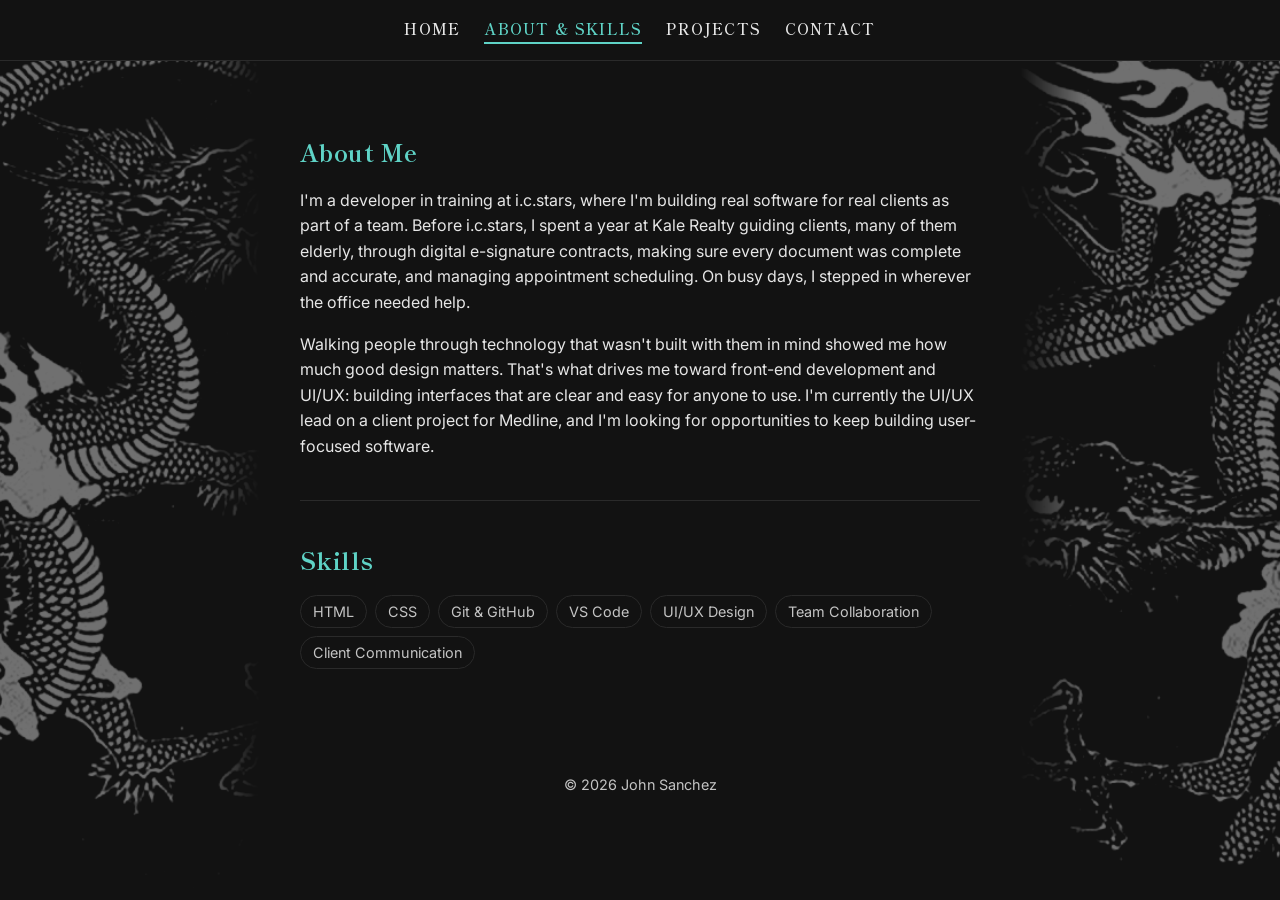
==== about.html @ 47f9ad2e "Split site into separate pages" ====
<!DOCTYPE html>
<html lang="en">

<head>
    <meta charset="UTF-8">
    <meta name="viewport" content="width=device-width, initial-scale=1.0">
    <title>About & Skills | John Sanchez</title>
    <link rel="preconnect" href="https://fonts.googleapis.com">
    <link rel="preconnect" href="https://fonts.gstatic.com" crossorigin>
    <link href="https://fonts.googleapis.com/css2?family=Inter:wght@400;600&family=Shippori+Mincho:wght@600;700&display=swap" rel="stylesheet">
    <link rel="stylesheet" href="style.css?v=5">
</head>

<body>
    <img src="dragon-left.png" alt="" class="side-art side-left" aria-hidden="true">
    <img src="dragon-right.png" alt="" class="side-art side-right" aria-hidden="true">
    <header>
        <nav>
            <a href="index.html">Home</a>
            <a href="about.html" class="active" aria-current="page">About &amp; Skills</a>
            <a href="projects.html">Projects</a>
            <a href="contact.html">Contact</a>
        </nav>
    </header>
    <main>
        <section id="about">
            <h2>About Me</h2>

            <p>
                I'm a developer in training at i.c.stars, where I'm building real software for real clients
                as part of a team. Before i.c.stars, I spent a year at Kale Realty guiding clients, many of
                them elderly, through digital e-signature contracts, making sure every document was complete
                and accurate, and managing appointment scheduling. On busy days, I stepped in wherever the
                office needed help.
            </p>
            <p>
                Walking people through technology that wasn't built with them in mind showed me how much good
                design matters. That's what drives me toward front-end development and UI/UX: building
                interfaces that are clear and easy for anyone to use. I'm currently the UI/UX lead on a
                client project for Medline, and I'm looking for opportunities to keep building
                user-focused software.
            </p>

        </section>
        <section id="skills">
            <h2>Skills</h2>
            <ul class="tags">
                <li>HTML</li>
                <li>CSS</li>
                <li>Git &amp; GitHub</li>
                <li>VS Code</li>
                <li>UI/UX Design</li>
                <li>Team Collaboration</li>
                <li>Client Communication</li>
            </ul>
        </section>
    </main>
    <footer>
        <p>&copy; 2026 John Sanchez</p>
    </footer>
</body>

</html>
---- style.css ----
:root {
    --accent: #5FD3C6;
    --ink: #e6e6e6;
    --muted: #c4c4c4;
    --bg: #121212;
}

* {
    box-sizing: border-box;
    margin: 0;
    padding: 0;
}

body {
    font-family: system-ui, -apple-system, sans-serif;
    color: var(--ink);
    line-height: 1.6;
    background: var(--bg);
}

header {
    position: sticky;
    top: 0;
    background: var(--bg);
    border-bottom: 1px solid #2a2a2a;
}

nav {
    display: flex;
    gap: 1.5rem;
    justify-content: center;
    padding: 1rem;
}

nav a {
    text-decoration: none;
    color: var(--ink);
    font-weight: 600;
}

nav a:hover {
    color: var(--accent);
}

main {
    max-width: 720px;
    margin: 0 auto;
    padding: 2rem 1.25rem;
}

section {
    padding: 2.5rem 0;
    border-bottom: 1px solid #2a2a2a;
}

#hero {
    text-align: center;
    padding: 4rem 0;
}

h1 {
    font-size: 2.5rem;
}

.tagline {
    color: var(--muted);
    font-size: 1.1rem;
    margin-top: 0.5rem;
}

h2 {
    margin-bottom: 1rem;
    color: var(--accent);
}

.project {
    padding: 1rem;
    border: 1px solid #2a2a2a;
}
.tags {
    display: flex;
    flex-wrap: wrap;
    gap: 0.5rem;
    list-style: none;
    margin-top: 0.75rem;
}
.tags li {
    padding: 0.25rem 0.75rem;
    border: 1px solid #2a2a2a;
    border-radius: 999px;
    font-size: 0.9rem;
    color: var(--muted);
}
.role {
    color: var(--muted);
    font-size: 0.95rem;
    margin-bottom: 0.5rem;
}
.profile-pic {
    width: 160px;
    height: 160px;
    border-radius: 50%;
    object-fit: cover;
    border: 3px solid var(--accent);
    display: block;
    margin: 0 auto 1.5rem;
}

/* Fonts */
body {
    font-family: 'Inter', system-ui, sans-serif;
}
h1, h2, h3 {
    font-family: 'Shippori Mincho', serif;
    font-weight: 700;
    letter-spacing: 0.02em;
}
nav a {
    font-family: 'Shippori Mincho', serif;
    letter-spacing: 0.08em;
    text-transform: uppercase;
    font-size: 0.95rem;
}

/* Dragon side art (traditional artwork, The Met, 53.101.81) */
header {
    z-index: 10;
}
.side-art {
    position: fixed;
    top: 0;
    height: 100vh;
    width: calc((100vw - 760px) / 2);
    object-fit: cover;
    opacity: 0.4;
    pointer-events: none;
    z-index: -1;
}
.side-left {
    left: 0;
    object-position: 60% center;
    -webkit-mask-image: linear-gradient(to right, #000 75%, transparent);
    mask-image: linear-gradient(to right, #000 75%, transparent);
}
.side-right {
    right: 0;
    object-position: 40% center;
    -webkit-mask-image: linear-gradient(to left, #000 75%, transparent);
    mask-image: linear-gradient(to left, #000 75%, transparent);
}
@media (max-width: 1000px) {
    .side-art {
        display: none;
    }
}

/* Links */
a {
    color: var(--accent);
}

/* Contact cards */
.contact-intro {
    margin-bottom: 1.25rem;
}
.contact-links {
    display: flex;
    flex-direction: column;
    gap: 0.75rem;
}
.contact-link {
    display: flex;
    align-items: center;
    gap: 1rem;
    padding: 0.8rem 1.1rem;
    border: 1px solid #333;
    border-radius: 10px;
    background: #1b1b1b;
    color: var(--ink);
    text-decoration: none;
    transition: border-color 0.2s, background 0.2s;
}
.contact-link:hover,
.contact-link:focus-visible {
    border-color: var(--accent);
    background: #152321;
}
.contact-link::after {
    content: "\2192";
    margin-left: auto;
    color: var(--accent);
    font-weight: 600;
}
.contact-icon {
    width: 40px;
    height: 40px;
    border-radius: 8px;
    background: #fff;
    display: flex;
    align-items: center;
    justify-content: center;
    flex-shrink: 0;
}
.contact-icon img {
    width: 24px;
    height: 24px;
}
.contact-icon.wide {
    width: 96px;
}
.contact-icon.wide img {
    width: 84px;
    height: auto;
}
.contact-text {
    display: flex;
    flex-direction: column;
    min-width: 0;
}
.contact-text small {
    font-size: 0.75rem;
    text-transform: uppercase;
    letter-spacing: 0.08em;
    color: var(--accent);
    font-weight: 600;
}
.contact-text span {
    font-weight: 600;
    overflow-wrap: anywhere;
}

/* Multi-page layout */
nav a.active {
    color: var(--accent);
    border-bottom: 2px solid var(--accent);
    padding-bottom: 2px;
}
main section:last-child {
    border-bottom: none;
}
.project {
    border-radius: 10px;
    background: #1b1b1b;
    margin-bottom: 1rem;
}
.intro {
    max-width: 520px;
    margin: 1.25rem auto 0;
    color: var(--ink);
}
.hero-buttons {
    display: flex;
    gap: 0.75rem;
    justify-content: center;
    flex-wrap: wrap;
    margin-top: 1.75rem;
}
.btn {
    display: inline-block;
    padding: 0.7rem 1.4rem;
    border: 1px solid var(--accent);
    border-radius: 8px;
    color: var(--accent);
    text-decoration: none;
    font-weight: 600;
    transition: background 0.2s, color 0.2s;
}
.btn:hover,
.btn:focus-visible {
    background: #152321;
}
.btn-primary {
    background: var(--accent);
    color: #121212;
}
.btn-primary:hover,
.btn-primary:focus-visible {
    background: #8ae3d9;
    color: #121212;
}
footer {
    text-align: center;
    padding: 2rem 1rem;
    color: var(--muted);
    font-size: 0.9rem;
}
#about p + p {
    margin-top: 1rem;
}
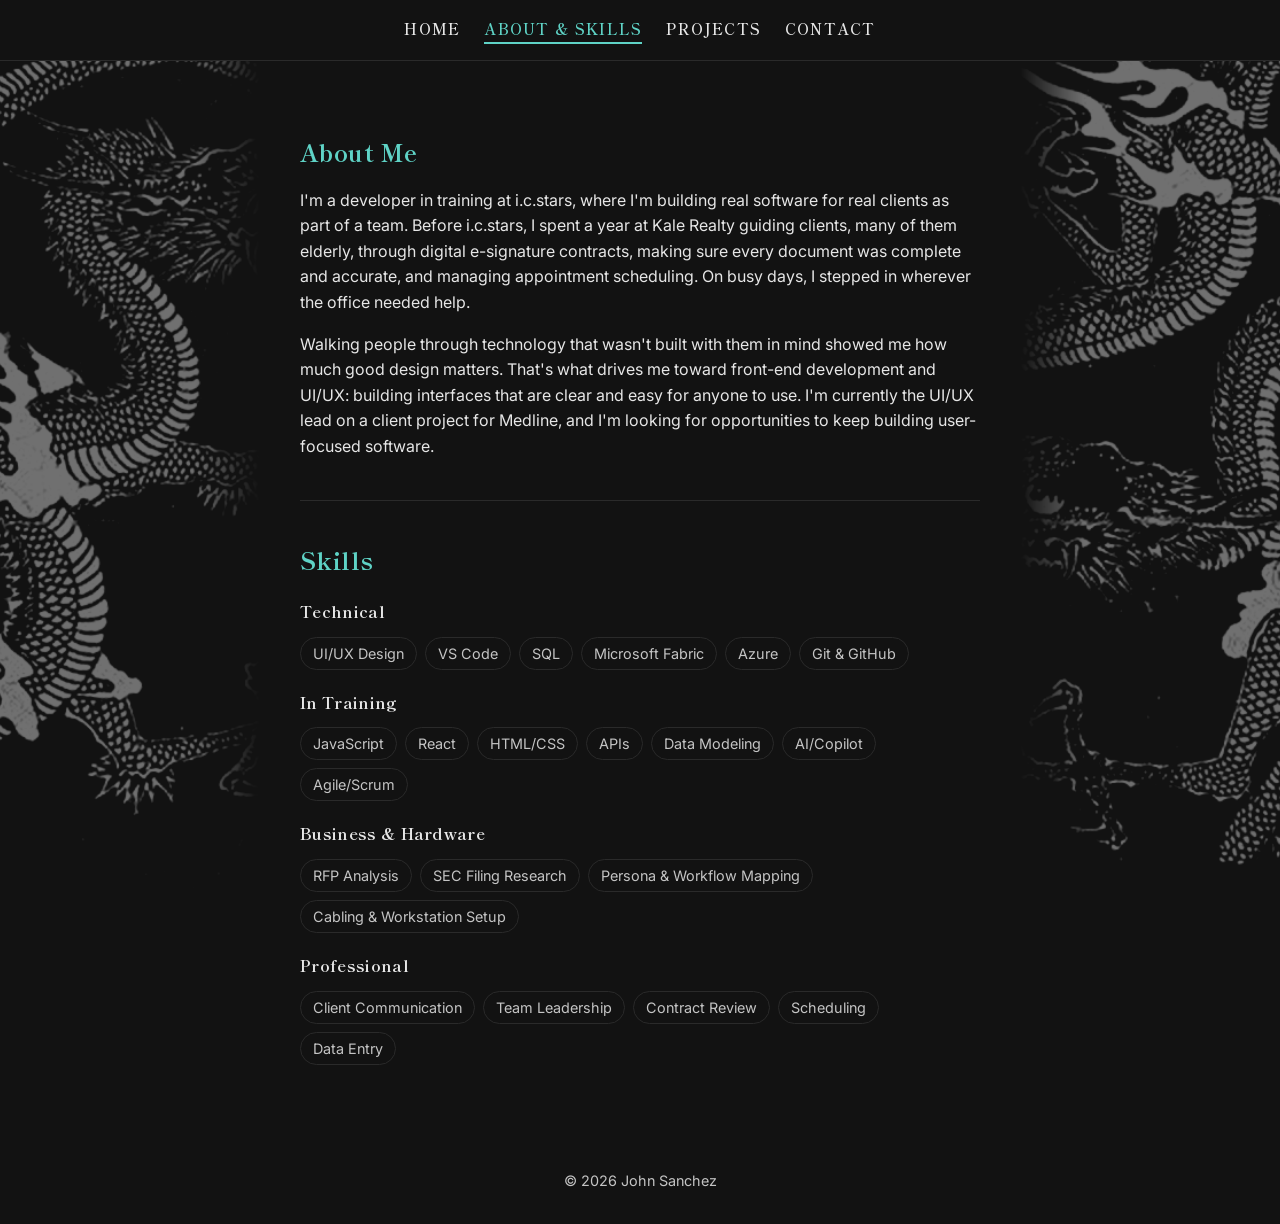
==== commit d37f408e: "Add resume, update projects and skills" ====
--- a/about.html
+++ b/about.html
@@ -8,7 +8,7 @@
     <link rel="preconnect" href="https://fonts.googleapis.com">
     <link rel="preconnect" href="https://fonts.gstatic.com" crossorigin>
     <link href="https://fonts.googleapis.com/css2?family=Inter:wght@400;600&family=Shippori+Mincho:wght@600;700&display=swap" rel="stylesheet">
-    <link rel="stylesheet" href="style.css?v=5">
+    <link rel="stylesheet" href="style.css?v=7">
 </head>
 
 <body>
@@ -44,14 +44,39 @@
         </section>
         <section id="skills">
             <h2>Skills</h2>
+            <h3 class="skill-group">Technical</h3>
             <ul class="tags">
-                <li>HTML</li>
-                <li>CSS</li>
+                <li>UI/UX Design</li>
+                <li>VS Code</li>
+                <li>SQL</li>
+                <li>Microsoft Fabric</li>
+                <li>Azure</li>
                 <li>Git &amp; GitHub</li>
-                <li>VS Code</li>
-                <li>UI/UX Design</li>
-                <li>Team Collaboration</li>
+            </ul>
+            <h3 class="skill-group">In Training</h3>
+            <ul class="tags">
+                <li>JavaScript</li>
+                <li>React</li>
+                <li>HTML/CSS</li>
+                <li>APIs</li>
+                <li>Data Modeling</li>
+                <li>AI/Copilot</li>
+                <li>Agile/Scrum</li>
+            </ul>
+            <h3 class="skill-group">Business &amp; Hardware</h3>
+            <ul class="tags">
+                <li>RFP Analysis</li>
+                <li>SEC Filing Research</li>
+                <li>Persona &amp; Workflow Mapping</li>
+                <li>Cabling &amp; Workstation Setup</li>
+            </ul>
+            <h3 class="skill-group">Professional</h3>
+            <ul class="tags">
                 <li>Client Communication</li>
+                <li>Team Leadership</li>
+                <li>Contract Review</li>
+                <li>Scheduling</li>
+                <li>Data Entry</li>
             </ul>
         </section>
     </main>
--- a/style.css
+++ b/style.css
@@ -287,3 +287,20 @@
 #about p + p {
     margin-top: 1rem;
 }
+
+/* Project highlights and resume button */
+.highlights {
+    margin: 0.75rem 0 0 1.25rem;
+}
+.highlights li {
+    margin-bottom: 0.35rem;
+}
+.resume-button {
+    justify-content: flex-start;
+}
+
+.skill-group {
+    font-size: 1rem;
+    color: var(--ink);
+    margin: 1.25rem 0 0.5rem;
+}
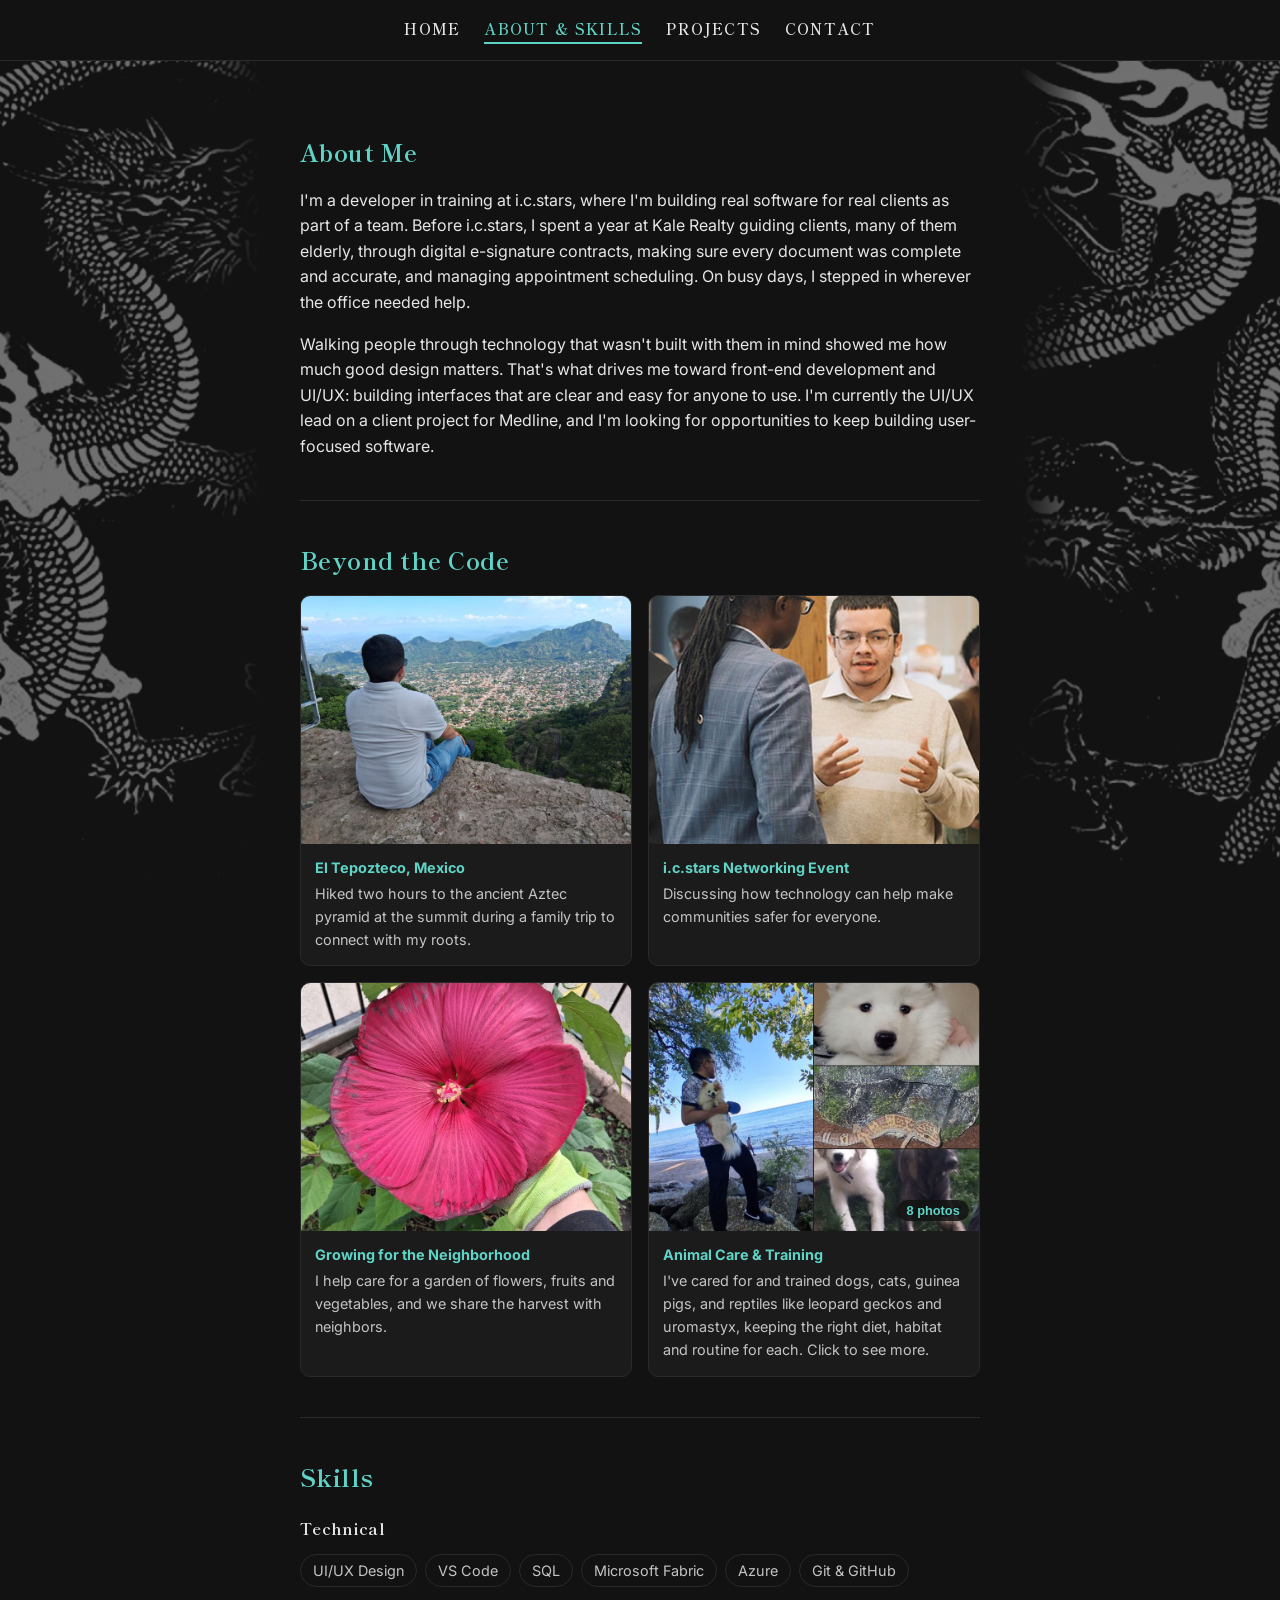
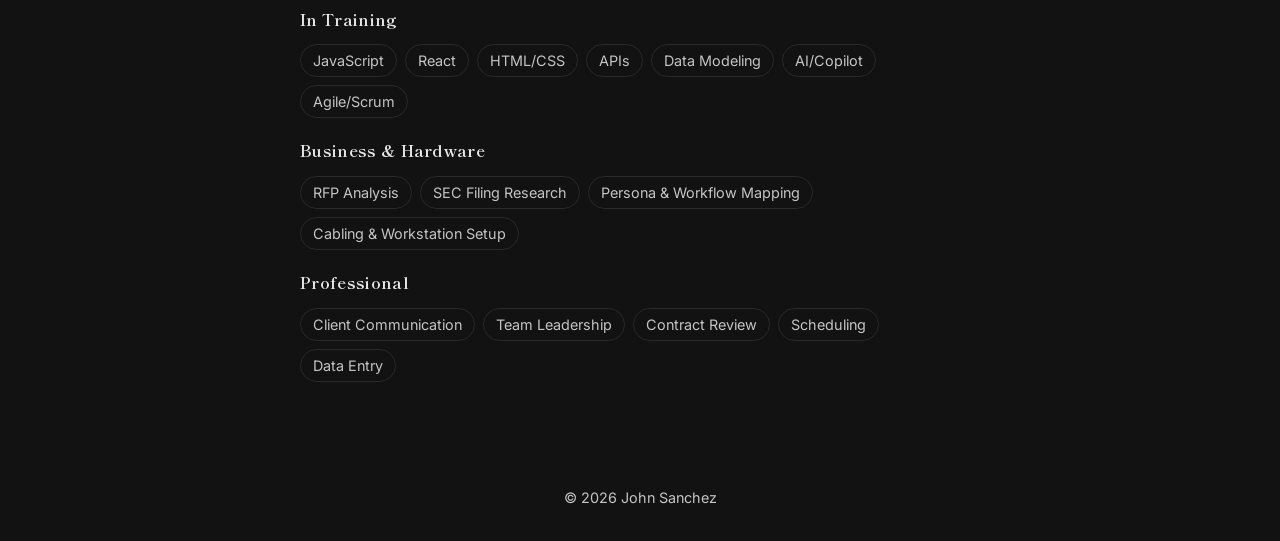
==== commit 36d7b709: "Add Beyond the Code section and update resume" ====
--- a/about.html
+++ b/about.html
@@ -8,7 +8,7 @@
     <link rel="preconnect" href="https://fonts.googleapis.com">
     <link rel="preconnect" href="https://fonts.gstatic.com" crossorigin>
     <link href="https://fonts.googleapis.com/css2?family=Inter:wght@400;600&family=Shippori+Mincho:wght@600;700&display=swap" rel="stylesheet">
-    <link rel="stylesheet" href="style.css?v=7">
+    <link rel="stylesheet" href="style.css?v=8">
 </head>
 
 <body>
@@ -41,6 +41,40 @@
                 user-focused software.
             </p>
 
+        </section>
+        <section id="beyond">
+            <h2>Beyond the Code</h2>
+            <div class="photo-grid">
+                <figure>
+                    <img src="images/beyond/tepozteco.jpg" alt="John sitting at the summit of El Tepozteco overlooking Tepoztlán, Mexico" loading="lazy">
+                    <figcaption><strong>El Tepozteco, Mexico</strong>Hiked two hours to the ancient Aztec pyramid at the summit during a family trip to connect with my roots.</figcaption>
+                </figure>
+                <figure>
+                    <img src="images/beyond/networking.jpg" alt="John talking with a guest at an i.c.stars networking event" loading="lazy">
+                    <figcaption><strong>i.c.stars Networking Event</strong>Discussing how technology can help make communities safer for everyone.</figcaption>
+                </figure>
+                <figure>
+                    <img src="images/beyond/garden.jpg" alt="John's gloved hand holding a large red hibiscus bloom" loading="lazy">
+                    <figcaption><strong>Growing for the Neighborhood</strong>I help care for a garden of flowers, fruits and vegetables, and we share the harvest with neighbors.</figcaption>
+                </figure>
+                <figure>
+                    <button type="button" class="gallery-open" data-gallery="animals" aria-label="Open animal care photo gallery, 8 photos">
+                        <img src="images/beyond/animals-collage.jpg" alt="Collage of dogs, puppies and leopard geckos John has cared for" loading="lazy">
+                        <span class="gallery-count">8 photos</span>
+                    </button>
+                    <figcaption><strong>Animal Care &amp; Training</strong>I've cared for and trained dogs, cats, guinea pigs, and reptiles like leopard geckos and uromastyx, keeping the right diet, habitat and routine for each. Click to see more.</figcaption>
+                    <div class="gallery-items" id="gallery-animals" hidden>
+                        <a href="images/beyond/animals/beach.jpg" data-caption="At the beach with a Pomeranian I care for"></a>
+                        <a href="images/beyond/animals/samoyed-puppy.jpg" data-caption="Samoyed puppy"></a>
+                        <a href="images/beyond/animals/gecko-2.jpg" data-caption="Leopard gecko in a habitat I set up with proper heat, hides and substrate"></a>
+                        <a href="images/beyond/animals/gecko-1.jpg" data-caption="Leopard gecko exploring its enclosure"></a>
+                        <a href="images/beyond/animals/pups-yard.jpg" data-caption="Two puppies during outdoor training"></a>
+                        <a href="images/beyond/animals/dogs-resting.jpg" data-caption="A German Shepherd and a spaniel puppy resting together"></a>
+                        <a href="images/beyond/animals/samoyed.jpg" data-caption="Grown Samoyed"></a>
+                        <a href="images/beyond/animals/sleepy.jpg" data-caption="A small dog napping after a long day"></a>
+                    </div>
+                </figure>
+            </div>
         </section>
         <section id="skills">
             <h2>Skills</h2>
@@ -83,6 +117,16 @@
     <footer>
         <p>&copy; 2026 John Sanchez</p>
     </footer>
+    <div class="lightbox" id="lightbox" role="dialog" aria-modal="true" aria-label="Photo gallery" hidden>
+        <button type="button" class="lb-close" aria-label="Close gallery">&times;</button>
+        <button type="button" class="lb-prev" aria-label="Previous photo">&#8249;</button>
+        <figure>
+            <img src="" alt="">
+            <figcaption></figcaption>
+        </figure>
+        <button type="button" class="lb-next" aria-label="Next photo">&#8250;</button>
+    </div>
+    <script src="gallery.js"></script>
 </body>
 
 </html>
--- a/style.css
+++ b/style.css
@@ -304,3 +304,126 @@
     color: var(--ink);
     margin: 1.25rem 0 0.5rem;
 }
+
+/* Beyond the Code */
+.photo-grid {
+    display: grid;
+    grid-template-columns: repeat(2, 1fr);
+    gap: 1rem;
+}
+.photo-grid figure {
+    margin: 0;
+    background: #1b1b1b;
+    border: 1px solid #2a2a2a;
+    border-radius: 10px;
+    overflow: hidden;
+}
+.photo-grid img {
+    display: block;
+    width: 100%;
+    aspect-ratio: 4 / 3;
+    object-fit: cover;
+}
+.photo-grid figcaption {
+    padding: 0.75rem 0.9rem 0.9rem;
+    font-size: 0.9rem;
+    color: var(--muted);
+}
+.photo-grid figcaption strong {
+    display: block;
+    color: var(--accent);
+    margin-bottom: 0.2rem;
+}
+
+/* Clickable gallery card + lightbox */
+.gallery-open {
+    position: relative;
+    display: block;
+    width: 100%;
+    padding: 0;
+    border: none;
+    background: none;
+    cursor: pointer;
+}
+.gallery-open:hover img,
+.gallery-open:focus-visible img {
+    opacity: 0.85;
+}
+.gallery-open:focus-visible {
+    outline: 2px solid var(--accent);
+    outline-offset: -2px;
+}
+.gallery-count {
+    position: absolute;
+    right: 0.6rem;
+    bottom: 0.6rem;
+    padding: 0.2rem 0.6rem;
+    border-radius: 999px;
+    background: rgba(18, 18, 18, 0.85);
+    color: var(--accent);
+    font-size: 0.8rem;
+    font-weight: 600;
+}
+.lightbox {
+    position: fixed;
+    inset: 0;
+    z-index: 100;
+    display: flex;
+    align-items: center;
+    justify-content: center;
+    gap: 1rem;
+    padding: 1rem;
+    background: rgba(0, 0, 0, 0.92);
+}
+.lightbox[hidden] {
+    display: none;
+}
+.lightbox figure {
+    margin: 0;
+    max-width: min(90vw, 1000px);
+    text-align: center;
+}
+.lightbox img {
+    max-width: 100%;
+    max-height: 78vh;
+    border-radius: 8px;
+}
+.lightbox figcaption {
+    margin-top: 0.75rem;
+    color: var(--ink);
+}
+.lightbox button {
+    border: 1px solid #444;
+    background: #1b1b1b;
+    color: var(--accent);
+    border-radius: 50%;
+    width: 2.75rem;
+    height: 2.75rem;
+    font-size: 1.6rem;
+    line-height: 1;
+    cursor: pointer;
+    flex-shrink: 0;
+}
+.lightbox button:hover,
+.lightbox button:focus-visible {
+    border-color: var(--accent);
+}
+.lb-close {
+    position: absolute;
+    top: 1rem;
+    right: 1rem;
+}
+@media (max-width: 600px) {
+    .lb-prev, .lb-next {
+        position: absolute;
+        bottom: 1rem;
+    }
+    .lb-prev { left: 1rem; }
+    .lb-next { right: 1rem; }
+}
+
+@media (max-width: 600px) {
+    .photo-grid {
+        grid-template-columns: 1fr;
+    }
+}
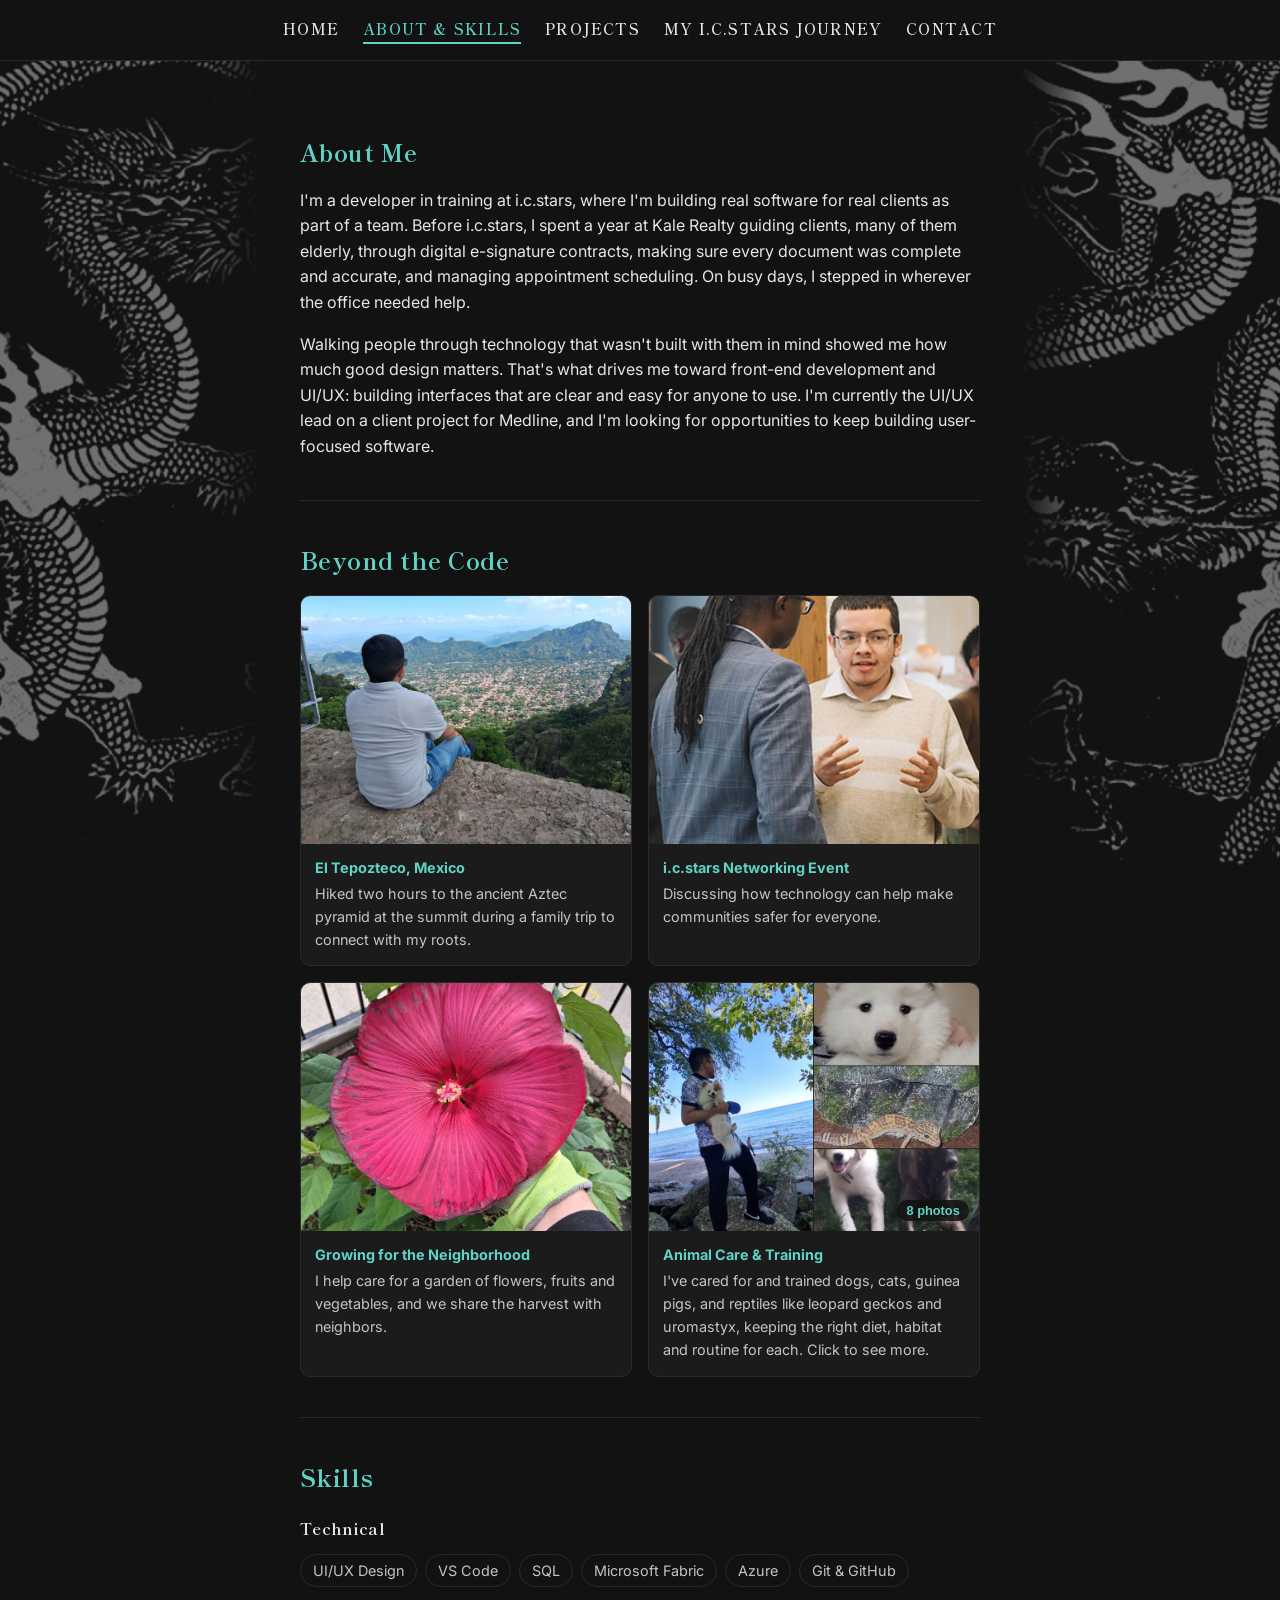
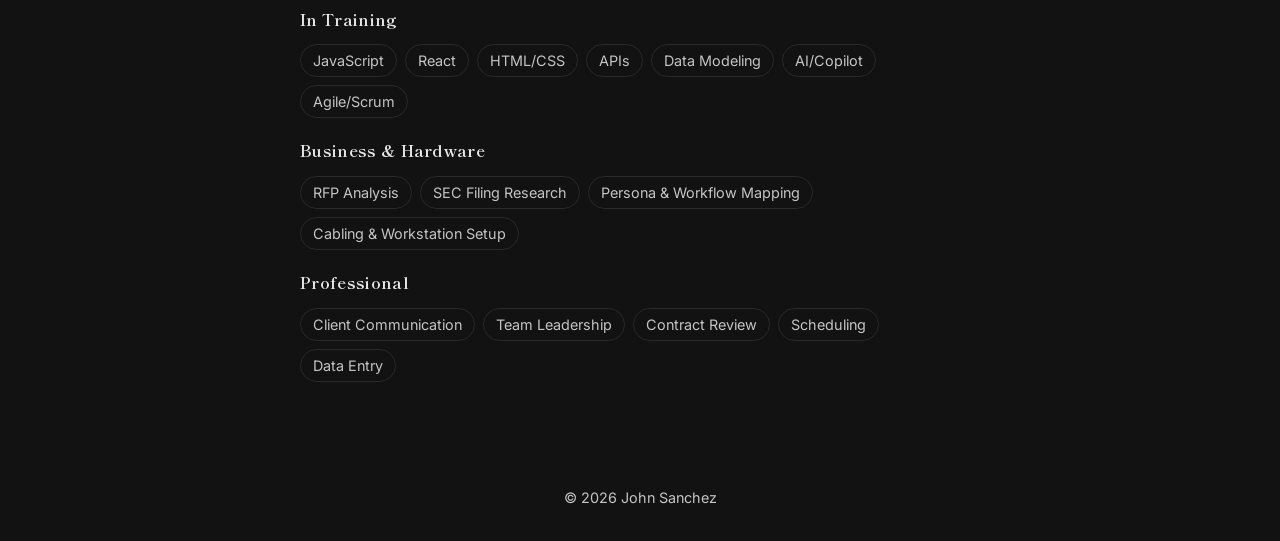
==== commit e533b527: "Add My i.c.stars Journey page with Leadership and Business" ====
--- a/about.html
+++ b/about.html
@@ -8,7 +8,7 @@
     <link rel="preconnect" href="https://fonts.googleapis.com">
     <link rel="preconnect" href="https://fonts.gstatic.com" crossorigin>
     <link href="https://fonts.googleapis.com/css2?family=Inter:wght@400;600&family=Shippori+Mincho:wght@600;700&display=swap" rel="stylesheet">
-    <link rel="stylesheet" href="style.css?v=8">
+    <link rel="stylesheet" href="style.css?v=9">
 </head>
 
 <body>
@@ -19,6 +19,7 @@
             <a href="index.html">Home</a>
             <a href="about.html" class="active" aria-current="page">About &amp; Skills</a>
             <a href="projects.html">Projects</a>
+            <a href="journey.html">My i.c.stars Journey</a>
             <a href="contact.html">Contact</a>
         </nav>
     </header>
--- a/style.css
+++ b/style.css
@@ -427,3 +427,49 @@
         grid-template-columns: 1fr;
     }
 }
+
+/* My i.c.stars Journey page */
+nav {
+    flex-wrap: wrap;
+}
+.journey-toc {
+    display: flex;
+    flex-wrap: wrap;
+    gap: 0.5rem;
+    list-style: none;
+    margin-top: 1.25rem;
+}
+.journey-toc a {
+    display: inline-block;
+    padding: 0.35rem 0.9rem;
+    border: 1px solid var(--accent);
+    border-radius: 999px;
+    color: var(--accent);
+    text-decoration: none;
+    font-size: 0.9rem;
+}
+.journey-toc a:hover,
+.journey-toc a:focus-visible {
+    background: #152321;
+}
+.reflection {
+    padding: 1.25rem;
+    margin-bottom: 1rem;
+    border: 1px solid #2a2a2a;
+    border-radius: 10px;
+    background: #1b1b1b;
+}
+.reflection h3 {
+    color: var(--accent);
+    margin-bottom: 0.6rem;
+}
+.reflection p + p {
+    margin-top: 0.9rem;
+}
+.coming-soon {
+    color: var(--muted);
+    font-style: italic;
+}
+section[id] {
+    scroll-margin-top: 5rem;
+}
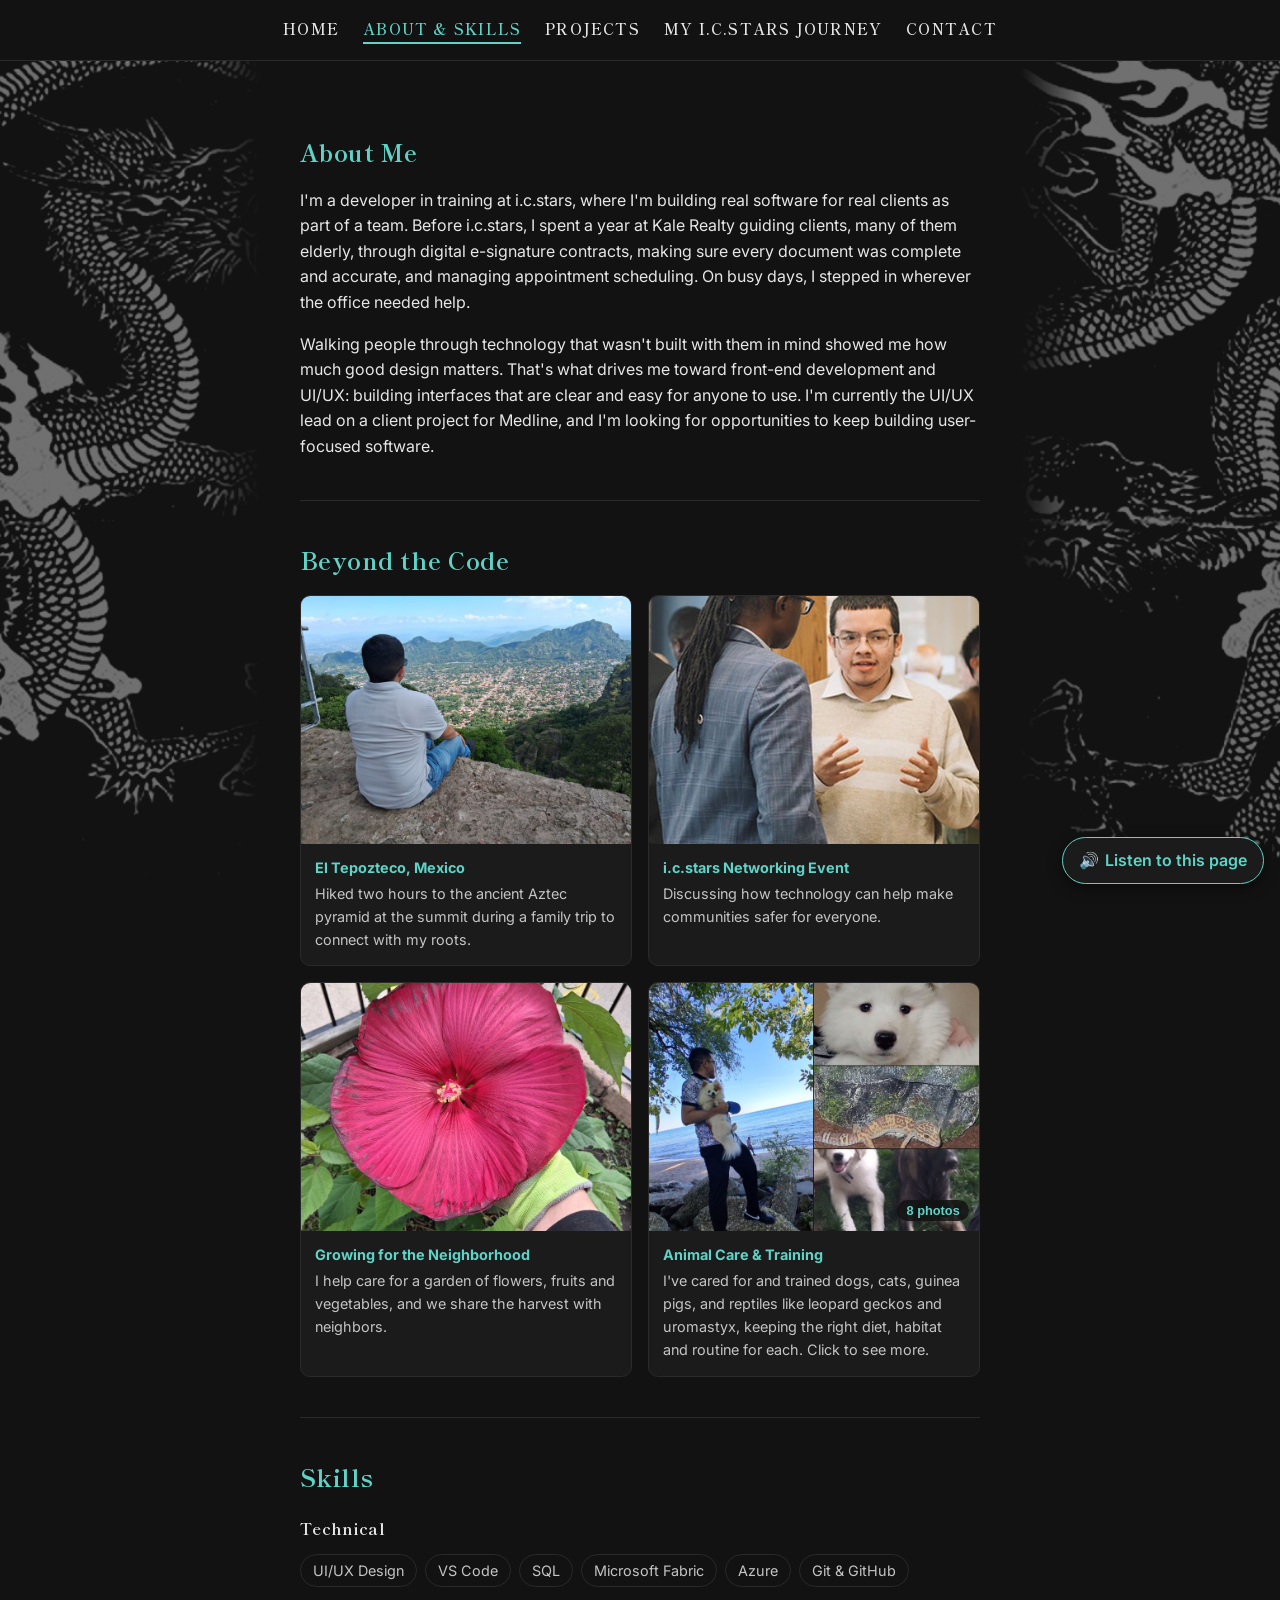
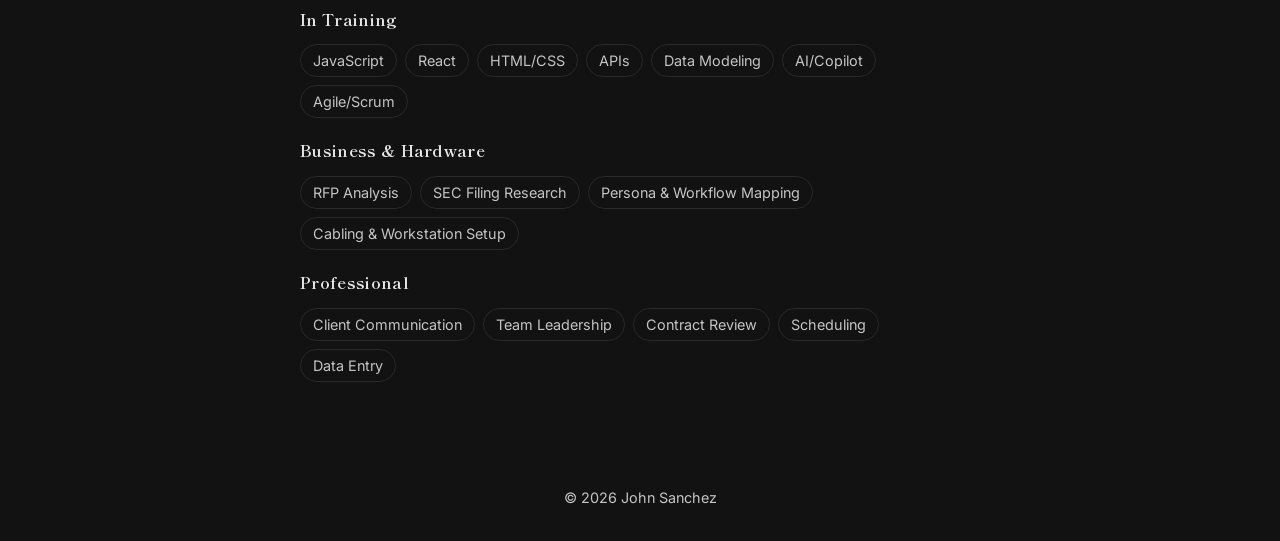
==== commit e3fc5da2: "Add skip link and read-aloud button" ====
--- a/about.html
+++ b/about.html
@@ -8,10 +8,11 @@
     <link rel="preconnect" href="https://fonts.googleapis.com">
     <link rel="preconnect" href="https://fonts.gstatic.com" crossorigin>
     <link href="https://fonts.googleapis.com/css2?family=Inter:wght@400;600&family=Shippori+Mincho:wght@600;700&display=swap" rel="stylesheet">
-    <link rel="stylesheet" href="style.css?v=9">
+    <link rel="stylesheet" href="style.css?v=12">
 </head>
 
 <body>
+    <a class="skip-link" href="#main">Skip to content</a>
     <img src="dragon-left.png" alt="" class="side-art side-left" aria-hidden="true">
     <img src="dragon-right.png" alt="" class="side-art side-right" aria-hidden="true">
     <header>
@@ -23,7 +24,7 @@
             <a href="contact.html">Contact</a>
         </nav>
     </header>
-    <main>
+    <main id="main" tabindex="-1">
         <section id="about">
             <h2>About Me</h2>
 
@@ -128,6 +129,7 @@
         <button type="button" class="lb-next" aria-label="Next photo">&#8250;</button>
     </div>
     <script src="gallery.js"></script>
+    <script src="read-aloud.js"></script>
 </body>
 
 </html>
--- a/style.css
+++ b/style.css
@@ -473,3 +473,99 @@
 section[id] {
     scroll-margin-top: 5rem;
 }
+
+.reflection code {
+    font-family: Consolas, "Courier New", monospace;
+    font-size: 0.9em;
+    padding: 0.1rem 0.35rem;
+    border-radius: 4px;
+    background: #121212;
+    color: var(--accent);
+}
+
+/* Homepage quick contact row */
+.quick-contact {
+    display: flex;
+    flex-wrap: wrap;
+    justify-content: center;
+    gap: 0.6rem;
+    list-style: none;
+    margin-top: 1.5rem;
+}
+.quick-contact a {
+    display: inline-flex;
+    align-items: center;
+    gap: 0.5rem;
+    padding: 0.4rem 0.8rem;
+    border: 1px solid #333;
+    border-radius: 999px;
+    background: #1b1b1b;
+    color: var(--ink);
+    text-decoration: none;
+    font-size: 0.9rem;
+}
+.quick-contact a:hover,
+.quick-contact a:focus-visible {
+    border-color: var(--accent);
+    color: var(--accent);
+}
+.quick-contact img {
+    width: 18px;
+    height: 18px;
+    padding: 2px;
+    border-radius: 4px;
+    background: #fff;
+    box-sizing: content-box;
+}
+.quick-contact img.wide {
+    width: 48px;
+    height: auto;
+}
+
+/* Accessibility: skip to content link */
+.skip-link {
+    position: absolute;
+    top: -100px;
+    left: 1rem;
+    z-index: 200;
+    padding: 0.6rem 1rem;
+    border-radius: 8px;
+    background: var(--accent);
+    color: #121212;
+    font-weight: 600;
+    text-decoration: none;
+}
+.skip-link:focus {
+    top: 1rem;
+}
+main:focus {
+    outline: none;
+}
+
+/* Accessibility: read-aloud button */
+.read-aloud {
+    position: fixed;
+    right: 1rem;
+    bottom: 1rem;
+    z-index: 50;
+    display: inline-flex;
+    align-items: center;
+    gap: 0.4rem;
+    padding: 0.6rem 1rem;
+    border: 1px solid var(--accent);
+    border-radius: 999px;
+    background: #1b1b1b;
+    color: var(--accent);
+    font: inherit;
+    font-weight: 600;
+    cursor: pointer;
+    box-shadow: 0 4px 14px rgba(0, 0, 0, 0.5);
+}
+.read-aloud:hover,
+.read-aloud:focus-visible {
+    background: #152321;
+}
+.read-aloud[aria-pressed="true"] {
+    background: var(--accent);
+    color: #121212;
+}
